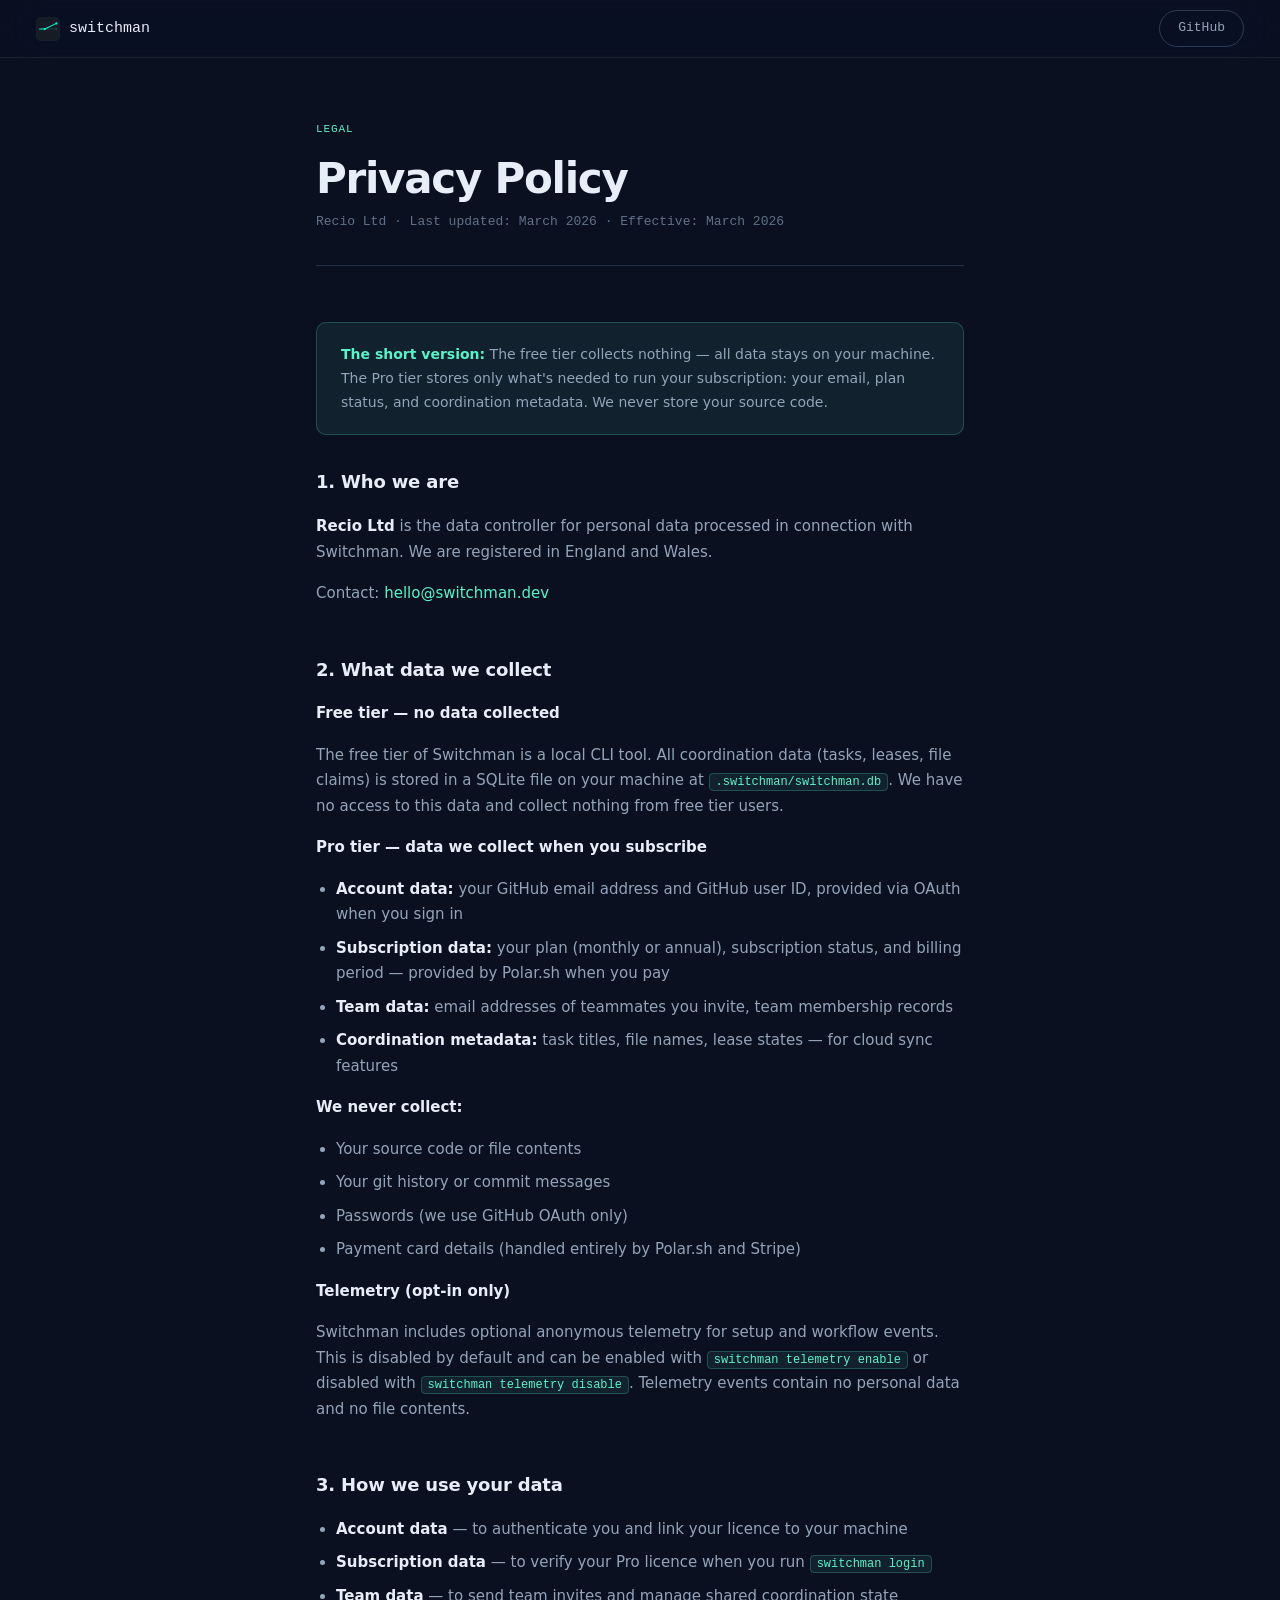
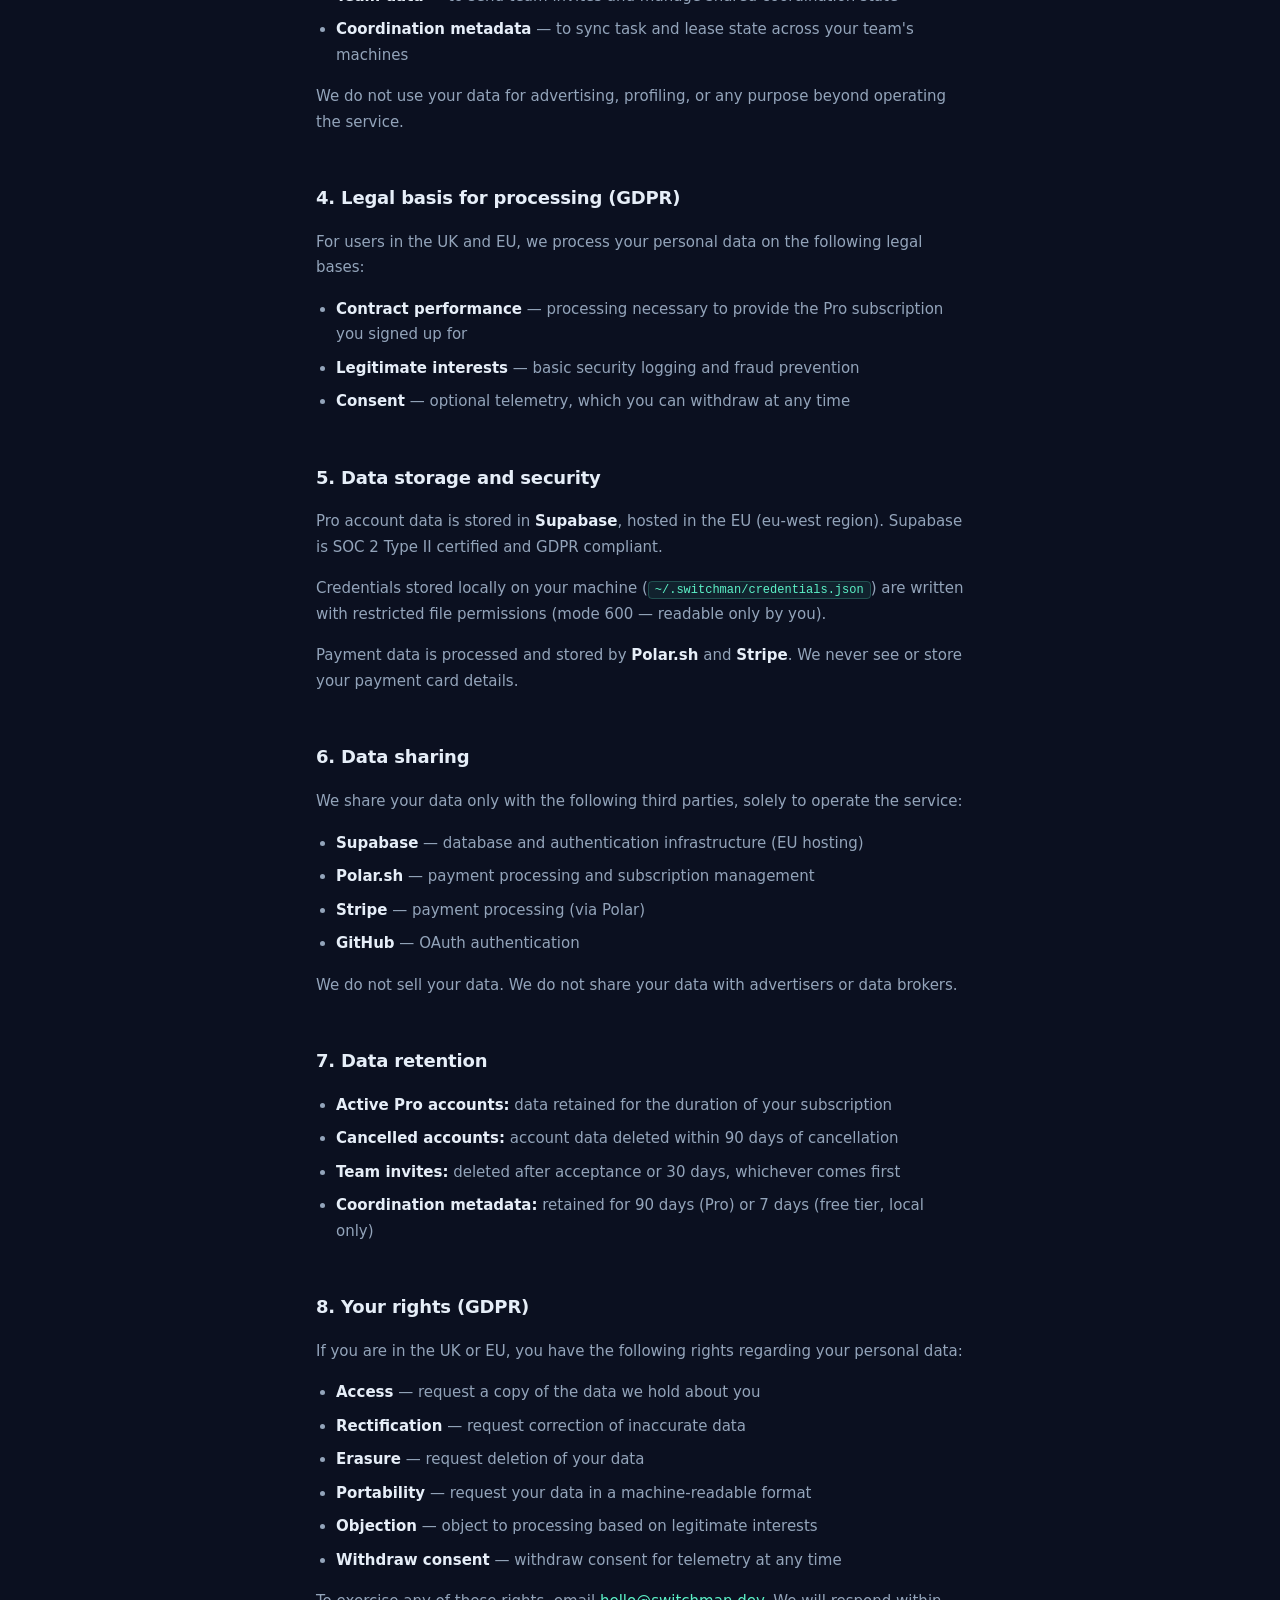
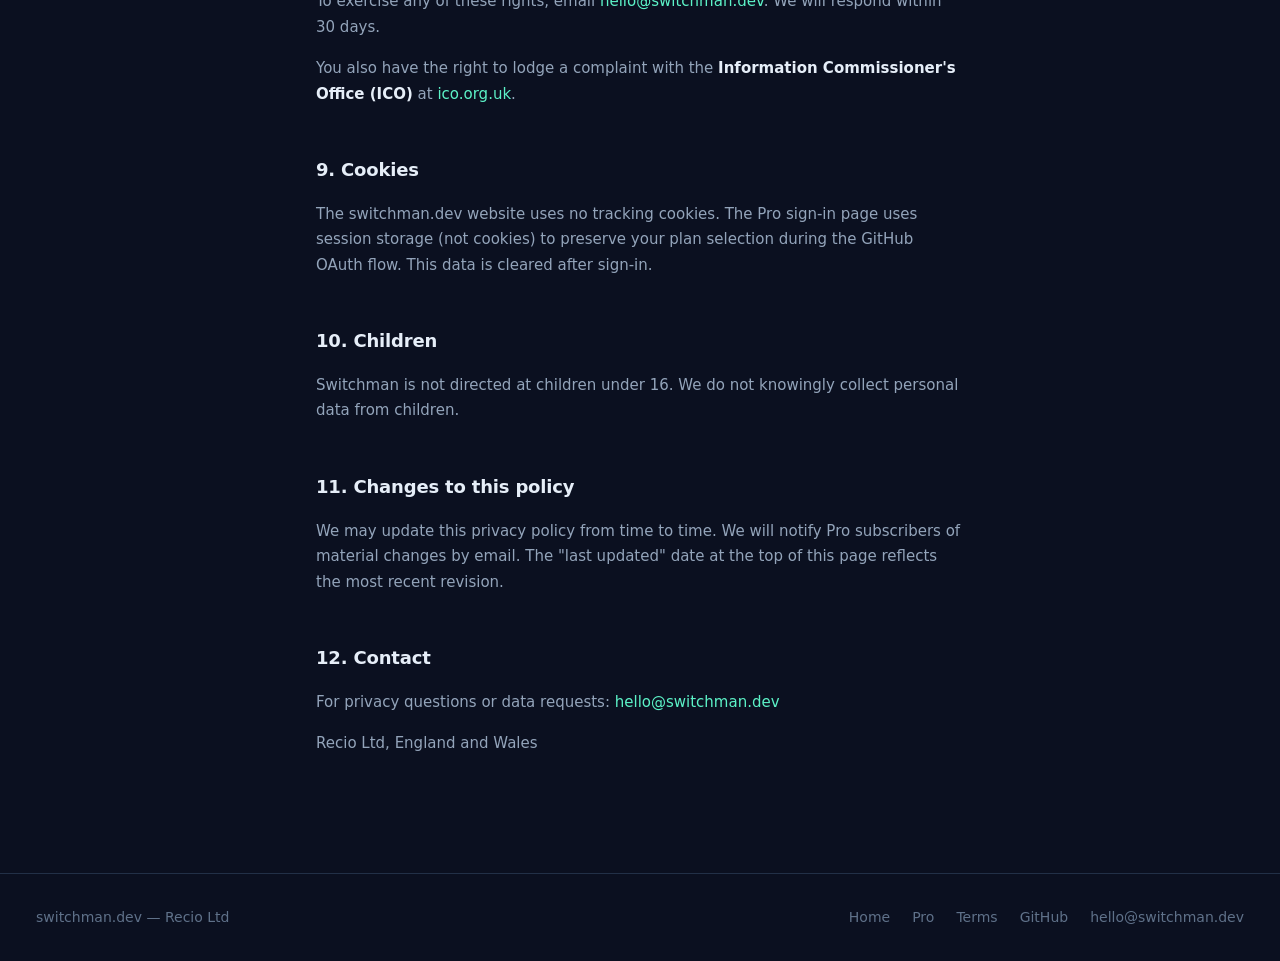
==== privacy/index.html @ ef5268b6 "Pro changes" ====
<!DOCTYPE html>
<html lang="en">
<head>
  <meta charset="UTF-8">
  <meta name="viewport" content="width=device-width, initial-scale=1.0">
  <title>Privacy Policy — Switchman</title>
  <meta name="description" content="Switchman Privacy Policy — Recio Ltd">
  <style>
    *, *::before, *::after { box-sizing: border-box; margin: 0; padding: 0; }
    :root {
      --bg: #0b1020; --bg-card: #121a2b; --bg-raised: #182235;
      --border: #223047; --border-2: #2c3d58;
      --text: #e6eef8; --text-2: #93a4ba; --text-3: #5f7189;
      --accent: #5CF2C7; --accent-dim: rgba(92,242,199,0.08); --accent-border: rgba(92,242,199,0.22);
      --mono: 'JetBrains Mono','Fira Code',monospace;
      --sans: 'Inter',system-ui,sans-serif;
    }
    html { scroll-behavior: smooth; }
    body { background: var(--bg); color: var(--text); font-family: var(--sans); font-size: 15px; line-height: 1.7; overflow-x: hidden; -webkit-font-smoothing: antialiased; }

    nav { position: fixed; top: 0; left: 0; right: 0; z-index: 100; height: 58px; display: flex; align-items: center; justify-content: space-between; padding: 0 36px; background: rgba(11,16,32,0.65); border-bottom: 1px solid rgba(255,255,255,0.08); backdrop-filter: blur(24px) saturate(180%); }
    .logo { font-family: var(--mono); font-size: 15px; font-weight: 500; color: var(--text); text-decoration: none; display: flex; align-items: center; gap: 9px; }
    .nav-end { display: flex; gap: 10px; align-items: center; }
    .btn-nav-ghost { color: var(--text-2); text-decoration: none; font-size: 13px; font-family: var(--mono); border: 1px solid var(--border-2); padding: 6px 18px; border-radius: 99px; transition: color 0.15s, border-color 0.15s; }
    .btn-nav-ghost:hover { color: var(--text); border-color: var(--accent-border); }

    .page { max-width: 720px; margin: 0 auto; padding: 120px 36px 100px; }

    .page-kicker { font-family: var(--mono); font-size: 11px; letter-spacing: 0.08em; text-transform: uppercase; color: var(--accent); margin-bottom: 16px; }
    .page-title { font-size: clamp(28px, 4vw, 42px); font-weight: 600; letter-spacing: -0.03em; color: var(--text); margin-bottom: 8px; line-height: 1.15; }
    .page-meta { font-size: 13px; color: var(--text-3); font-family: var(--mono); margin-bottom: 56px; padding-bottom: 32px; border-bottom: 1px solid var(--border); }

    h2 { font-size: 18px; font-weight: 600; color: var(--text); margin: 48px 0 16px; letter-spacing: -0.01em; }
    h2:first-of-type { margin-top: 0; }
    p { color: var(--text-2); margin-bottom: 16px; }
    ul { color: var(--text-2); padding-left: 20px; margin-bottom: 16px; }
    li { margin-bottom: 8px; }
    a { color: var(--accent); text-decoration: none; }
    a:hover { text-decoration: underline; }
    strong { color: var(--text); font-weight: 600; }
    code { font-family: var(--mono); font-size: 12px; color: var(--accent); background: var(--accent-dim); border: 1px solid var(--accent-border); border-radius: 4px; padding: 1px 6px; }

    .highlight-box {
      background: var(--accent-dim); border: 1px solid var(--accent-border);
      border-radius: 10px; padding: 20px 24px; margin-bottom: 32px;
    }
    .highlight-box p { color: var(--text-2); margin: 0; font-size: 14px; }
    .highlight-box strong { color: var(--accent); }

    footer { border-top: 1px solid var(--border); padding: 32px 36px; display: flex; justify-content: space-between; align-items: center; font-size: 14px; color: var(--text-3); flex-wrap: wrap; gap: 12px; }
    footer a { color: var(--text-3); text-decoration: none; transition: color 0.15s; }
    footer a:hover { color: var(--text-2); }
    .footer-links { display: flex; gap: 22px; }

    @media (max-width: 600px) { .page { padding: 100px 20px 80px; } nav { padding: 0 20px; } footer { padding: 28px 20px; } }
  </style>
</head>
<body>

<nav>
  <a href="/" class="logo">
    <img src="../switchman-logo.svg" width="24" height="24" alt="Switchman">
    switchman
  </a>
  <div class="nav-end">
    <a href="https://github.com/switchman-dev/switchman" class="btn-nav-ghost">GitHub</a>
  </div>
</nav>

<div class="page">
  <div class="page-kicker">Legal</div>
  <h1 class="page-title">Privacy Policy</h1>
  <div class="page-meta">
    Recio Ltd · Last updated: March 2026 · Effective: March 2026
  </div>

  <div class="highlight-box">
    <p><strong>The short version:</strong> The free tier collects nothing — all data stays on your machine. The Pro tier stores only what's needed to run your subscription: your email, plan status, and coordination metadata. We never store your source code.</p>
  </div>

  <h2>1. Who we are</h2>
  <p><strong>Recio Ltd</strong> is the data controller for personal data processed in connection with Switchman. We are registered in England and Wales.</p>
  <p>Contact: <a href="mailto:hello@switchman.dev">hello@switchman.dev</a></p>

  <h2>2. What data we collect</h2>

  <p><strong>Free tier — no data collected</strong></p>
  <p>The free tier of Switchman is a local CLI tool. All coordination data (tasks, leases, file claims) is stored in a SQLite file on your machine at <code>.switchman/switchman.db</code>. We have no access to this data and collect nothing from free tier users.</p>

  <p><strong>Pro tier — data we collect when you subscribe</strong></p>
  <ul>
    <li><strong>Account data:</strong> your GitHub email address and GitHub user ID, provided via OAuth when you sign in</li>
    <li><strong>Subscription data:</strong> your plan (monthly or annual), subscription status, and billing period — provided by Polar.sh when you pay</li>
    <li><strong>Team data:</strong> email addresses of teammates you invite, team membership records</li>
    <li><strong>Coordination metadata:</strong> task titles, file names, lease states — for cloud sync features</li>
  </ul>

  <p><strong>We never collect:</strong></p>
  <ul>
    <li>Your source code or file contents</li>
    <li>Your git history or commit messages</li>
    <li>Passwords (we use GitHub OAuth only)</li>
    <li>Payment card details (handled entirely by Polar.sh and Stripe)</li>
  </ul>

  <p><strong>Telemetry (opt-in only)</strong></p>
  <p>Switchman includes optional anonymous telemetry for setup and workflow events. This is disabled by default and can be enabled with <code>switchman telemetry enable</code> or disabled with <code>switchman telemetry disable</code>. Telemetry events contain no personal data and no file contents.</p>

  <h2>3. How we use your data</h2>
  <ul>
    <li><strong>Account data</strong> — to authenticate you and link your licence to your machine</li>
    <li><strong>Subscription data</strong> — to verify your Pro licence when you run <code>switchman login</code></li>
    <li><strong>Team data</strong> — to send team invites and manage shared coordination state</li>
    <li><strong>Coordination metadata</strong> — to sync task and lease state across your team's machines</li>
  </ul>
  <p>We do not use your data for advertising, profiling, or any purpose beyond operating the service.</p>

  <h2>4. Legal basis for processing (GDPR)</h2>
  <p>For users in the UK and EU, we process your personal data on the following legal bases:</p>
  <ul>
    <li><strong>Contract performance</strong> — processing necessary to provide the Pro subscription you signed up for</li>
    <li><strong>Legitimate interests</strong> — basic security logging and fraud prevention</li>
    <li><strong>Consent</strong> — optional telemetry, which you can withdraw at any time</li>
  </ul>

  <h2>5. Data storage and security</h2>
  <p>Pro account data is stored in <strong>Supabase</strong>, hosted in the EU (eu-west region). Supabase is SOC 2 Type II certified and GDPR compliant.</p>
  <p>Credentials stored locally on your machine (<code>~/.switchman/credentials.json</code>) are written with restricted file permissions (mode 600 — readable only by you).</p>
  <p>Payment data is processed and stored by <strong>Polar.sh</strong> and <strong>Stripe</strong>. We never see or store your payment card details.</p>

  <h2>6. Data sharing</h2>
  <p>We share your data only with the following third parties, solely to operate the service:</p>
  <ul>
    <li><strong>Supabase</strong> — database and authentication infrastructure (EU hosting)</li>
    <li><strong>Polar.sh</strong> — payment processing and subscription management</li>
    <li><strong>Stripe</strong> — payment processing (via Polar)</li>
    <li><strong>GitHub</strong> — OAuth authentication</li>
  </ul>
  <p>We do not sell your data. We do not share your data with advertisers or data brokers.</p>

  <h2>7. Data retention</h2>
  <ul>
    <li><strong>Active Pro accounts:</strong> data retained for the duration of your subscription</li>
    <li><strong>Cancelled accounts:</strong> account data deleted within 90 days of cancellation</li>
    <li><strong>Team invites:</strong> deleted after acceptance or 30 days, whichever comes first</li>
    <li><strong>Coordination metadata:</strong> retained for 90 days (Pro) or 7 days (free tier, local only)</li>
  </ul>

  <h2>8. Your rights (GDPR)</h2>
  <p>If you are in the UK or EU, you have the following rights regarding your personal data:</p>
  <ul>
    <li><strong>Access</strong> — request a copy of the data we hold about you</li>
    <li><strong>Rectification</strong> — request correction of inaccurate data</li>
    <li><strong>Erasure</strong> — request deletion of your data</li>
    <li><strong>Portability</strong> — request your data in a machine-readable format</li>
    <li><strong>Objection</strong> — object to processing based on legitimate interests</li>
    <li><strong>Withdraw consent</strong> — withdraw consent for telemetry at any time</li>
  </ul>
  <p>To exercise any of these rights, email <a href="mailto:hello@switchman.dev">hello@switchman.dev</a>. We will respond within 30 days.</p>
  <p>You also have the right to lodge a complaint with the <strong>Information Commissioner's Office (ICO)</strong> at <a href="https://ico.org.uk" target="_blank" rel="noopener">ico.org.uk</a>.</p>

  <h2>9. Cookies</h2>
  <p>The switchman.dev website uses no tracking cookies. The Pro sign-in page uses session storage (not cookies) to preserve your plan selection during the GitHub OAuth flow. This data is cleared after sign-in.</p>

  <h2>10. Children</h2>
  <p>Switchman is not directed at children under 16. We do not knowingly collect personal data from children.</p>

  <h2>11. Changes to this policy</h2>
  <p>We may update this privacy policy from time to time. We will notify Pro subscribers of material changes by email. The "last updated" date at the top of this page reflects the most recent revision.</p>

  <h2>12. Contact</h2>
  <p>For privacy questions or data requests: <a href="mailto:hello@switchman.dev">hello@switchman.dev</a></p>
  <p>Recio Ltd, England and Wales</p>
</div>

<footer>
  <span>switchman.dev — Recio Ltd</span>
  <div class="footer-links">
    <a href="/">Home</a>
    <a href="/pro">Pro</a>
    <a href="/terms">Terms</a>
    <a href="https://github.com/switchman-dev/switchman">GitHub</a>
    <a href="mailto:hello@switchman.dev">hello@switchman.dev</a>
  </div>
</footer>

</body>
</html>
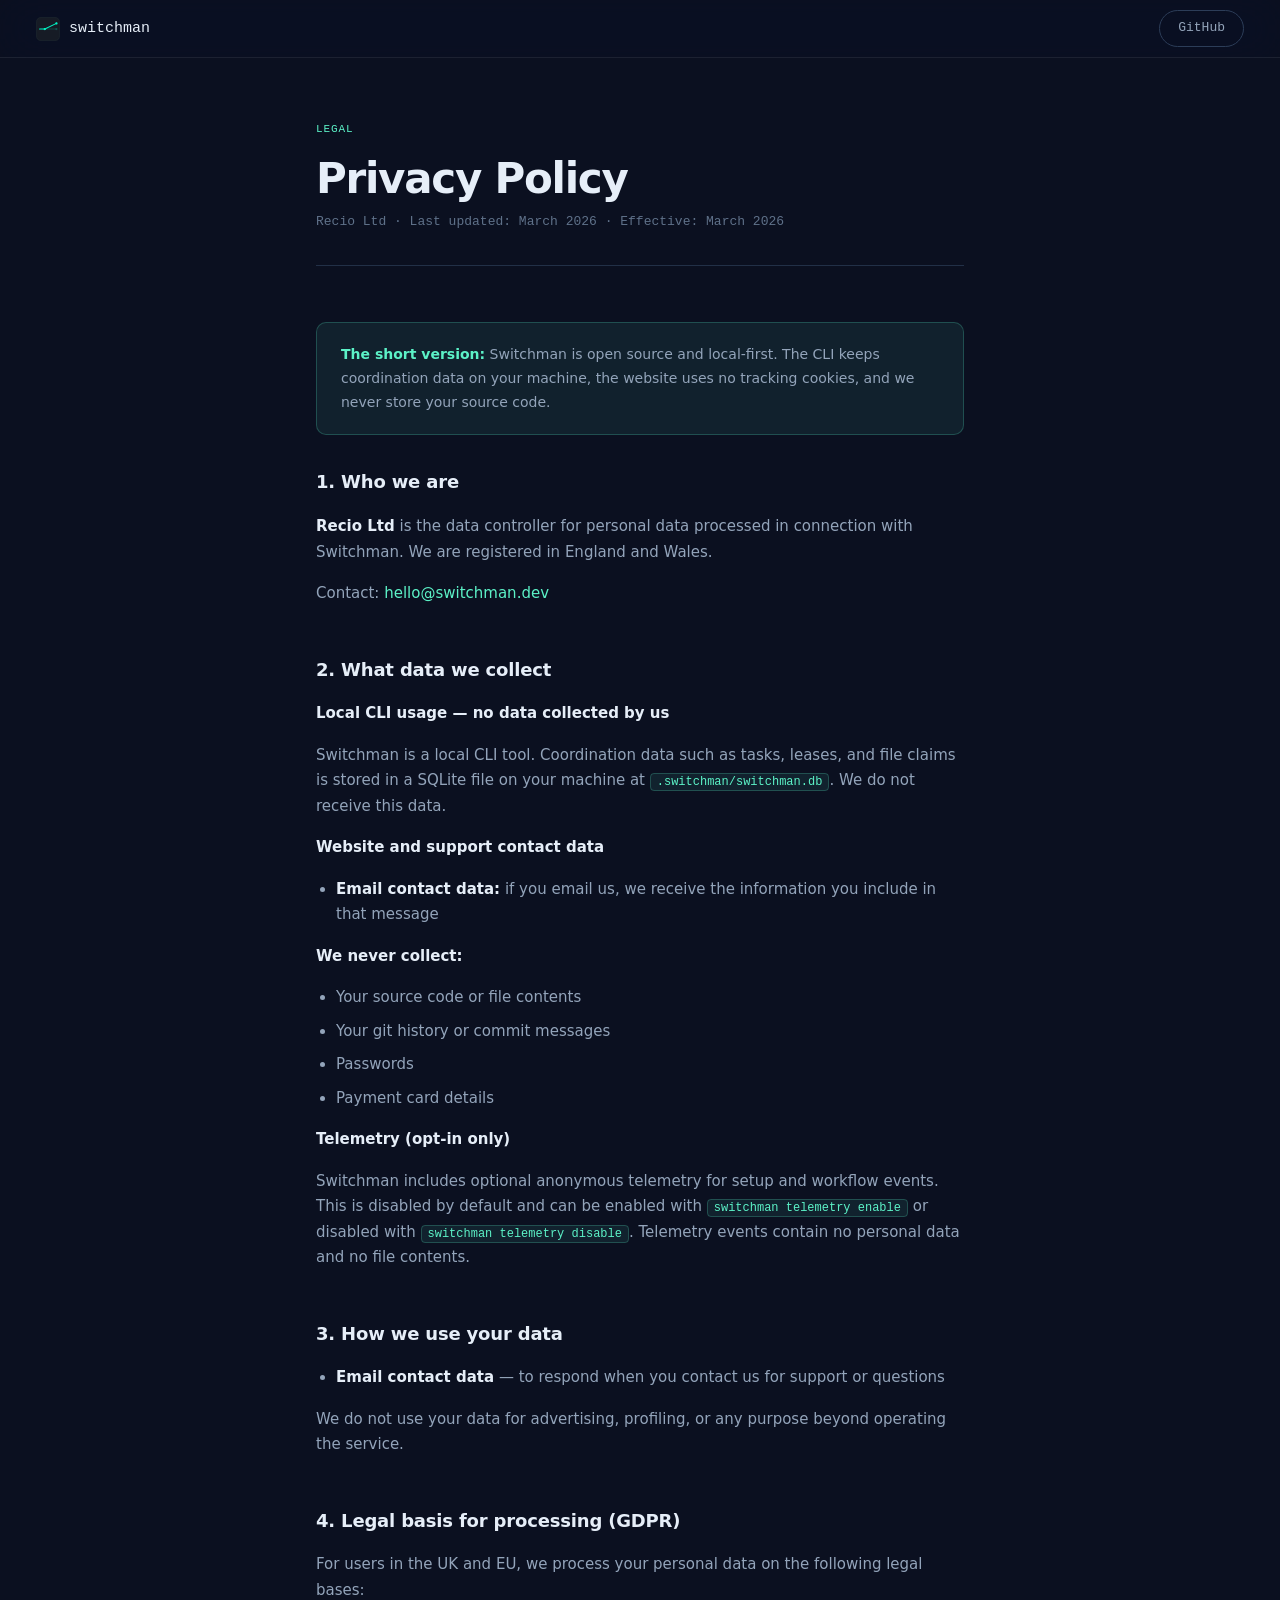
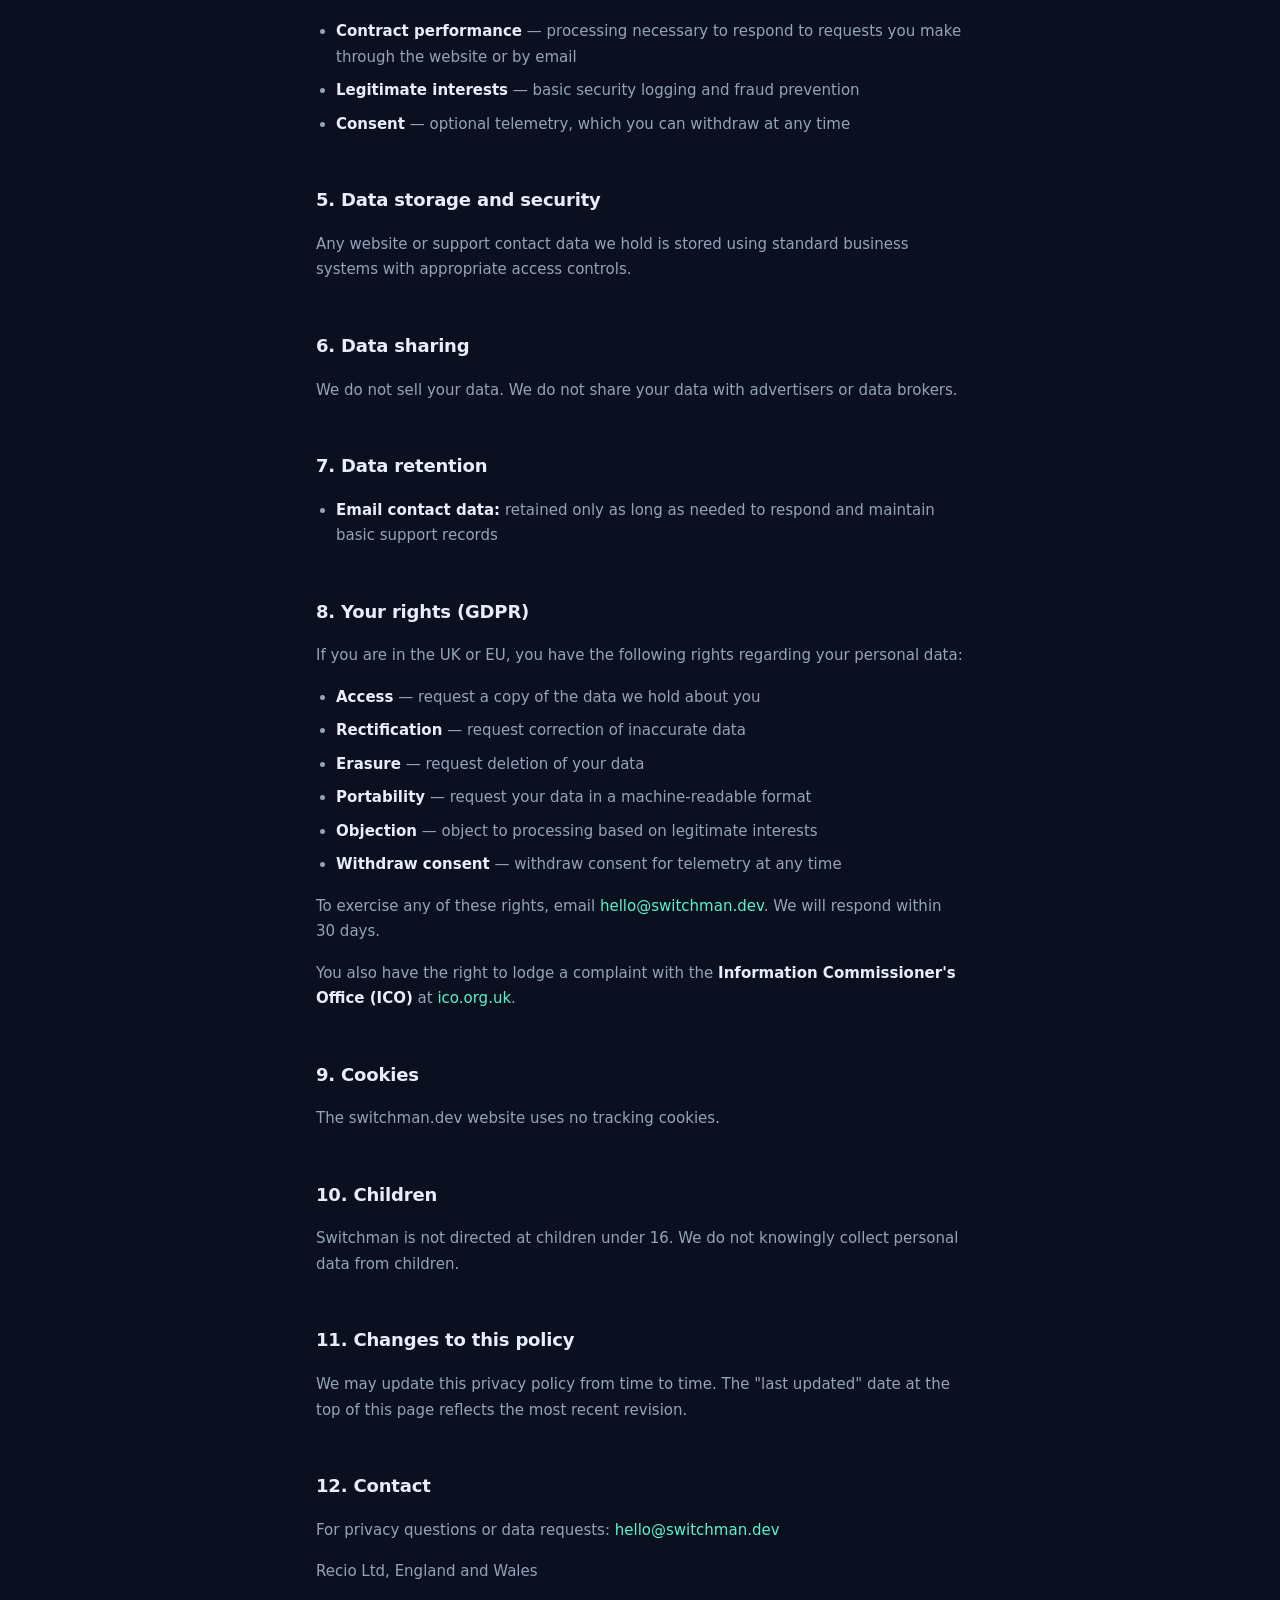
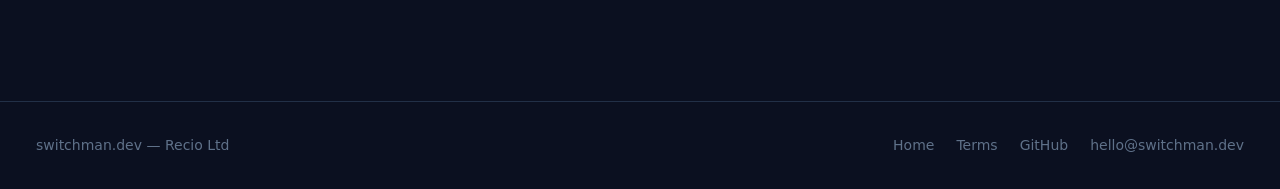
==== commit da72fdea: "pro removed" ====
--- a/privacy/index.html
+++ b/privacy/index.html
@@ -75,7 +75,7 @@
   </div>
 
   <div class="highlight-box">
-    <p><strong>The short version:</strong> The free tier collects nothing — all data stays on your machine. The Pro tier stores only what's needed to run your subscription: your email, plan status, and coordination metadata. We never store your source code.</p>
+    <p><strong>The short version:</strong> Switchman is open source and local-first. The CLI keeps coordination data on your machine, the website uses no tracking cookies, and we never store your source code.</p>
   </div>
 
   <h2>1. Who we are</h2>
@@ -84,23 +84,20 @@
 
   <h2>2. What data we collect</h2>
 
-  <p><strong>Free tier — no data collected</strong></p>
-  <p>The free tier of Switchman is a local CLI tool. All coordination data (tasks, leases, file claims) is stored in a SQLite file on your machine at <code>.switchman/switchman.db</code>. We have no access to this data and collect nothing from free tier users.</p>
+  <p><strong>Local CLI usage — no data collected by us</strong></p>
+  <p>Switchman is a local CLI tool. Coordination data such as tasks, leases, and file claims is stored in a SQLite file on your machine at <code>.switchman/switchman.db</code>. We do not receive this data.</p>
 
-  <p><strong>Pro tier — data we collect when you subscribe</strong></p>
+  <p><strong>Website and support contact data</strong></p>
   <ul>
-    <li><strong>Account data:</strong> your GitHub email address and GitHub user ID, provided via OAuth when you sign in</li>
-    <li><strong>Subscription data:</strong> your plan (monthly or annual), subscription status, and billing period — provided by Polar.sh when you pay</li>
-    <li><strong>Team data:</strong> email addresses of teammates you invite, team membership records</li>
-    <li><strong>Coordination metadata:</strong> task titles, file names, lease states — for cloud sync features</li>
+    <li><strong>Email contact data:</strong> if you email us, we receive the information you include in that message</li>
   </ul>
 
   <p><strong>We never collect:</strong></p>
   <ul>
     <li>Your source code or file contents</li>
     <li>Your git history or commit messages</li>
-    <li>Passwords (we use GitHub OAuth only)</li>
-    <li>Payment card details (handled entirely by Polar.sh and Stripe)</li>
+    <li>Passwords</li>
+    <li>Payment card details</li>
   </ul>
 
   <p><strong>Telemetry (opt-in only)</strong></p>
@@ -108,42 +105,27 @@
 
   <h2>3. How we use your data</h2>
   <ul>
-    <li><strong>Account data</strong> — to authenticate you and link your licence to your machine</li>
-    <li><strong>Subscription data</strong> — to verify your Pro licence when you run <code>switchman login</code></li>
-    <li><strong>Team data</strong> — to send team invites and manage shared coordination state</li>
-    <li><strong>Coordination metadata</strong> — to sync task and lease state across your team's machines</li>
+    <li><strong>Email contact data</strong> — to respond when you contact us for support or questions</li>
   </ul>
   <p>We do not use your data for advertising, profiling, or any purpose beyond operating the service.</p>
 
   <h2>4. Legal basis for processing (GDPR)</h2>
   <p>For users in the UK and EU, we process your personal data on the following legal bases:</p>
   <ul>
-    <li><strong>Contract performance</strong> — processing necessary to provide the Pro subscription you signed up for</li>
+    <li><strong>Contract performance</strong> — processing necessary to respond to requests you make through the website or by email</li>
     <li><strong>Legitimate interests</strong> — basic security logging and fraud prevention</li>
     <li><strong>Consent</strong> — optional telemetry, which you can withdraw at any time</li>
   </ul>
 
   <h2>5. Data storage and security</h2>
-  <p>Pro account data is stored in <strong>Supabase</strong>, hosted in the EU (eu-west region). Supabase is SOC 2 Type II certified and GDPR compliant.</p>
-  <p>Credentials stored locally on your machine (<code>~/.switchman/credentials.json</code>) are written with restricted file permissions (mode 600 — readable only by you).</p>
-  <p>Payment data is processed and stored by <strong>Polar.sh</strong> and <strong>Stripe</strong>. We never see or store your payment card details.</p>
+  <p>Any website or support contact data we hold is stored using standard business systems with appropriate access controls.</p>
 
   <h2>6. Data sharing</h2>
-  <p>We share your data only with the following third parties, solely to operate the service:</p>
-  <ul>
-    <li><strong>Supabase</strong> — database and authentication infrastructure (EU hosting)</li>
-    <li><strong>Polar.sh</strong> — payment processing and subscription management</li>
-    <li><strong>Stripe</strong> — payment processing (via Polar)</li>
-    <li><strong>GitHub</strong> — OAuth authentication</li>
-  </ul>
   <p>We do not sell your data. We do not share your data with advertisers or data brokers.</p>
 
   <h2>7. Data retention</h2>
   <ul>
-    <li><strong>Active Pro accounts:</strong> data retained for the duration of your subscription</li>
-    <li><strong>Cancelled accounts:</strong> account data deleted within 90 days of cancellation</li>
-    <li><strong>Team invites:</strong> deleted after acceptance or 30 days, whichever comes first</li>
-    <li><strong>Coordination metadata:</strong> retained for 90 days (Pro) or 7 days (free tier, local only)</li>
+    <li><strong>Email contact data:</strong> retained only as long as needed to respond and maintain basic support records</li>
   </ul>
 
   <h2>8. Your rights (GDPR)</h2>
@@ -160,13 +142,13 @@
   <p>You also have the right to lodge a complaint with the <strong>Information Commissioner's Office (ICO)</strong> at <a href="https://ico.org.uk" target="_blank" rel="noopener">ico.org.uk</a>.</p>
 
   <h2>9. Cookies</h2>
-  <p>The switchman.dev website uses no tracking cookies. The Pro sign-in page uses session storage (not cookies) to preserve your plan selection during the GitHub OAuth flow. This data is cleared after sign-in.</p>
+  <p>The switchman.dev website uses no tracking cookies.</p>
 
   <h2>10. Children</h2>
   <p>Switchman is not directed at children under 16. We do not knowingly collect personal data from children.</p>
 
   <h2>11. Changes to this policy</h2>
-  <p>We may update this privacy policy from time to time. We will notify Pro subscribers of material changes by email. The "last updated" date at the top of this page reflects the most recent revision.</p>
+  <p>We may update this privacy policy from time to time. The "last updated" date at the top of this page reflects the most recent revision.</p>
 
   <h2>12. Contact</h2>
   <p>For privacy questions or data requests: <a href="mailto:hello@switchman.dev">hello@switchman.dev</a></p>
@@ -177,7 +159,6 @@
   <span>switchman.dev — Recio Ltd</span>
   <div class="footer-links">
     <a href="/">Home</a>
-    <a href="/pro">Pro</a>
     <a href="/terms">Terms</a>
     <a href="https://github.com/switchman-dev/switchman">GitHub</a>
     <a href="mailto:hello@switchman.dev">hello@switchman.dev</a>
@@ -185,4 +166,4 @@
 </footer>
 
 </body>
-</html>+</html>
